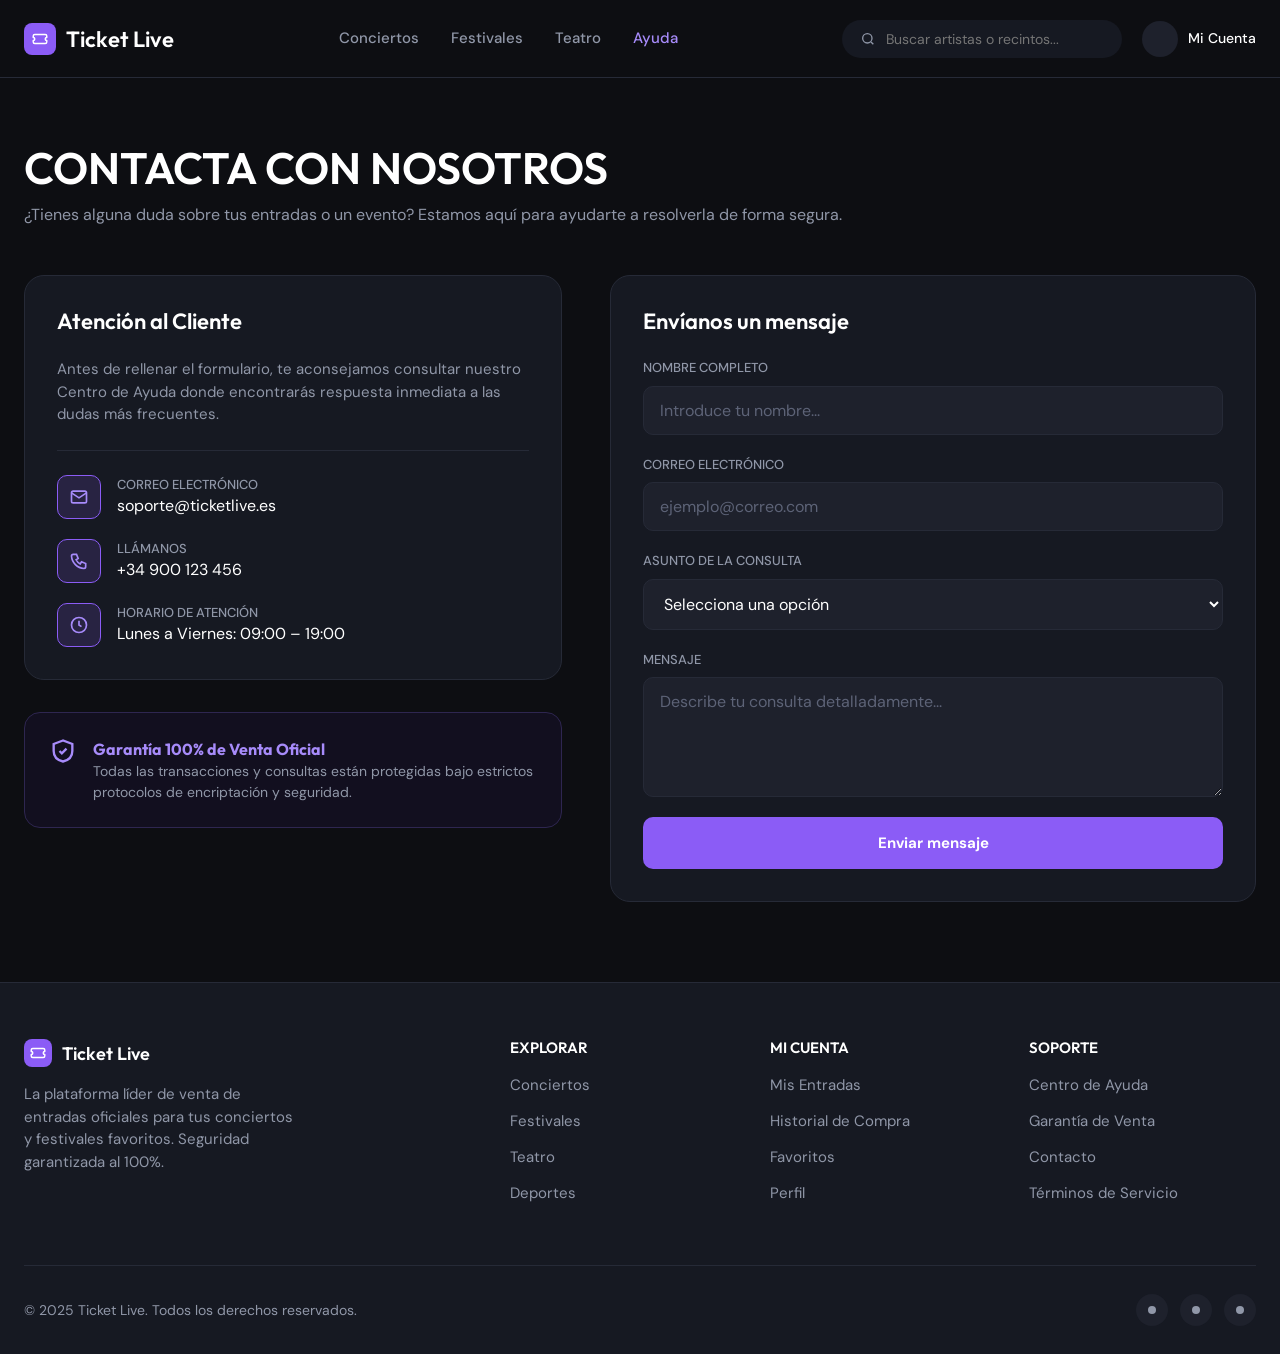
==== contacto.html @ a21454f6 "subida de la página" ====
<!DOCTYPE html>
<html lang="es">
<head>
  <meta charset="UTF-8">
  <meta name="viewport" content="width=device-width, initial-scale=1">
  <title>Contacto | Ticket Live</title>
  <link rel="stylesheet" href="css/base.css">
  <link rel="stylesheet" href="css/cabecera.css">
  <link rel="stylesheet" href="css/pie.css">
  <link rel="stylesheet" href="css/paginas/contacto.css">
</head>
<body>
<header class="cabecera">
  <div class="contenedor cabecera__interior">
    <a href="index.html" class="logo"><span class="logo__icono"><svg viewBox="0 0 24 24" fill="none" stroke="#fff" stroke-width="2" stroke-linejoin="round"><path d="M3 8a2 2 0 0 1 2-2h14a2 2 0 0 1 2 2v2a2 2 0 0 0 0 4v2a2 2 0 0 1-2 2H5a2 2 0 0 1-2-2v-2a2 2 0 0 0 0-4z"/></svg></span>Ticket Live</a>
    <nav class="nav">
        <a href="index.html">Conciertos</a>
        <a href="index.html">Festivales</a>
        <a href="index.html">Teatro</a>
        <a href="contacto.html" class="activo">Ayuda</a>
    </nav>
    <div class="cabecera__acciones">
      <label class="buscador"><svg viewBox="0 0 24 24" fill="none" stroke="currentColor" stroke-width="2"><circle cx="11" cy="11" r="7"/><path d="m20 20-3.5-3.5"/></svg><input type="search" placeholder="Buscar artistas o recintos..."></label>
      <a href="registro.html" class="cuenta"><span class="cuenta__avatar"></span>Mi Cuenta</a>
      <div class="cabecera__iconos solo-movil"><svg viewBox="0 0 24 24" fill="none" stroke="currentColor" stroke-width="2"><circle cx="11" cy="11" r="7"/><path d="m20 20-3.5-3.5"/></svg><svg viewBox="0 0 24 24" fill="none" stroke="currentColor" stroke-width="2"><path d="M4 7h16M4 12h16M4 17h16"/></svg></div>
    </div>
  </div>
</header>
<main class="contacto">
  <div class="contenedor">
    <h1>Contacta con nosotros</h1>
    <p>¿Tienes alguna duda sobre tus entradas o un evento? Estamos aquí para ayudarte a resolverla de forma segura.</p>
    <div class="contacto__rejilla">
      <div>
        <section class="tarjeta">
          <h2><span class="solo-escritorio">Atención al Cliente</span><span class="solo-movil">Canales de Soporte</span></h2>
          <p class="tarjeta__intro">Antes de rellenar el formulario, te aconsejamos consultar nuestro Centro de Ayuda donde encontrarás respuesta inmediata a las dudas más frecuentes.</p>
          <div class="dato"><span class="dato__icono"><svg viewBox="0 0 24 24" fill="none" stroke="currentColor" stroke-width="2"><rect x="3" y="5" width="18" height="14" rx="2"/><path d="m3 7 9 6 9-6"/></svg></span><div><small>Correo electrónico</small>soporte@ticketlive.es</div></div>
          <div class="dato"><span class="dato__icono"><svg viewBox="0 0 24 24" fill="none" stroke="currentColor" stroke-width="2"><path d="M5 4h4l2 5-2.500 1.500a11 11 0 0 0 5 5L15 13l5 2v4a2 2 0 0 1-2 2A16 16 0 0 1 3 6a2 2 0 0 1 2-2z"/></svg></span><div><small>Llámanos</small>+34 900 123 456</div></div>
          <div class="dato dato--horario"><span class="dato__icono"><svg viewBox="0 0 24 24" fill="none" stroke="currentColor" stroke-width="2"><circle cx="12" cy="12" r="9"/><path d="M12 7v5l3 2"/></svg></span><div><small>Horario de atención</small>Lunes a Viernes: 09:00 – 19:00</div></div>
        </section>
        <div class="garantia"><svg viewBox="0 0 24 24" fill="none" stroke="currentColor" stroke-width="2"><path d="M12 3 4 6v6c0 5 3.500 8 8 9 4.500-1 8-4 8-9V6z"/><path d="m9 12 2 2 4-4"/></svg><div><strong>Garantía 100% de Venta Oficial</strong><p>Todas las transacciones y consultas están protegidas bajo estrictos protocolos de encriptación y seguridad.</p></div></div>
      </div>
      <section class="tarjeta">
        <h2>Envíanos un mensaje</h2>
        <form class="formulario">
          <div class="campo"><label>Nombre completo</label><input type="text" placeholder="Introduce tu nombre..."></div>
          <div class="campo"><label>Correo electrónico</label><input type="email" placeholder="ejemplo@correo.com"></div>
          <div class="campo"><label>Asunto de la consulta</label><select><option>Selecciona una opción</option><option>Problema con mi compra</option><option>Devolución de entradas</option><option>Otro</option></select></div>
          <div class="campo"><label>Mensaje</label><textarea placeholder="Describe tu consulta detalladamente..."></textarea></div>
          <button type="button" class="boton boton--bloque">Enviar mensaje</button>
        </form>
      </section>
    </div>
  </div>
</main>
<footer class="pie">
  <div class="contenedor">
    <div class="pie__rejilla">
      <div>
        <a href="index.html" class="logo"><span class="logo__icono"><svg viewBox="0 0 24 24" fill="none" stroke="#fff" stroke-width="2" stroke-linejoin="round"><path d="M3 8a2 2 0 0 1 2-2h14a2 2 0 0 1 2 2v2a2 2 0 0 0 0 4v2a2 2 0 0 1-2 2H5a2 2 0 0 1-2-2v-2a2 2 0 0 0 0-4z"/></svg></span>Ticket Live</a>
        <p class="pie__descripcion">La plataforma líder de venta de entradas oficiales para tus conciertos y festivales favoritos. Seguridad garantizada al 100%.</p>
      </div>
      <div><h3>Explorar</h3><ul><li><a href="index.html">Conciertos</a></li><li><a href="index.html">Festivales</a></li><li><a href="index.html">Teatro</a></li><li><a href="index.html">Deportes</a></li></ul></div>
      <div><h3>Mi cuenta</h3><ul><li><a href="#">Mis Entradas</a></li><li><a href="#">Historial de Compra</a></li><li><a href="#">Favoritos</a></li><li><a href="#">Perfil</a></li></ul></div>
      <div><h3>Soporte</h3><ul><li><a href="contacto.html">Centro de Ayuda</a></li><li><a href="#">Garantía de Venta</a></li><li><a href="contacto.html">Contacto</a></li><li><a href="#">Términos de Servicio</a></li></ul></div>
    </div>
    <div class="pie__enlaces solo-movil"><a href="#">Términos</a><a href="#">Privacidad</a><a href="contacto.html">Contacto</a><a href="#">Ayuda</a></div>
    <div class="pie__inferior">
      <span>© 2025 Ticket Live. Todos los derechos reservados.</span>
      <div class="pie__redes"><a href="#" aria-label="Instagram"><svg viewBox="0 0 24 24" fill="currentColor"><circle cx="12" cy="12" r="6"/></svg></a><a href="#" aria-label="Twitter"><svg viewBox="0 0 24 24" fill="currentColor"><circle cx="12" cy="12" r="6"/></svg></a><a href="#" aria-label="Facebook"><svg viewBox="0 0 24 24" fill="currentColor"><circle cx="12" cy="12" r="6"/></svg></a></div>
    </div>
  </div>
</footer>
</body>
</html>
---- css/base.css ----
/* Variables, reinicio y elementos básicos */
@import url("https://fonts.googleapis.com/css2?family=DM+Sans:wght@400;500;700&family=Outfit:wght@500;600;700&display=swap");

:root {
  --fondo: #0d0e12;
  --superficie: #161922;
  --superficie-2: #1e212c;
  --borde: #262a37;
  --primario: #8b5cf6;
  --primario-suave: #a78bfa;
  --texto: #ffffff;
  --texto-suave: #9097a8;
  --dorado: #f59e0b;
  --azul: #3b82f6;
  --alerta: #7f1d1d;
  --radio: 16px;
  --fuente-titulos: "Outfit", sans-serif;
  --fuente-texto: "DM Sans", sans-serif;
}

*, *::before, *::after { box-sizing: border-box; margin: 0; padding: 0; }

body {
  background: var(--fondo);
  color: var(--texto);
  font-family: var(--fuente-texto);
  line-height: 1.5;
  min-height: 100vh;
  display: flex;
  flex-direction: column;
}
main { flex: 1; }
a { color: inherit; text-decoration: none; }
ul { list-style: none; }
img, svg { display: block; max-width: 100%; }

h1, h2, h3 { font-family: var(--fuente-titulos); font-weight: 600; line-height: 1.2; }
h1, h2 { text-transform: uppercase; }

.contenedor { width: 100%; max-width: 1280px; margin: 0 auto; padding: 0 24px; }

/* Botones */
.boton {
  display: inline-flex; align-items: center; justify-content: center; gap: 8px;
  background: var(--primario); color: var(--texto);
  border: 0; border-radius: 10px; padding: 12px 20px;
  font: 700 15px var(--fuente-texto); cursor: pointer;
}
.boton--bloque { width: 100%; padding: 16px; }
.boton--sutil { background: rgba(139, 92, 246, .15); color: var(--primario-suave); }

/* Formularios */
.campo { display: flex; flex-direction: column; gap: 8px; }
.campo label { font-size: 13px; font-weight: 500; text-transform: uppercase; color: var(--texto-suave); }
.campo input, .campo select, .campo textarea {
  background: var(--superficie-2); border: 1px solid var(--borde); border-radius: 10px;
  color: var(--texto); font: 400 16px var(--fuente-texto); padding: 13px 16px; width: 100%;
}
.campo textarea { min-height: 120px; resize: vertical; }
.campo ::placeholder { color: #5d6377; }

/* Etiquetas */
.etiqueta {
  display: inline-block; padding: 4px 12px; border-radius: 999px;
  font-size: 12px; font-weight: 700; text-transform: uppercase;
  background: var(--superficie-2); color: var(--texto-suave);
}
.etiqueta--primaria { background: rgba(139, 92, 246, .1); border: 1px solid var(--primario); color: var(--primario-suave); }

/* Utilidades responsive */
@media (min-width: 801px) { .solo-movil { display: none !important; } }
@media (max-width: 800px) {
  .solo-escritorio { display: none !important; }
  .contenedor { padding: 0 16px; }
}
---- css/cabecera.css ----
/* Cabecera y navegación principal */
.cabecera { background: var(--fondo); border-bottom: 1px solid var(--borde); position: sticky; top: 0; z-index: 10; }
.cabecera__interior { display: flex; align-items: center; justify-content: space-between; height: 77px; gap: 24px; }

.logo { display: flex; align-items: center; gap: 10px; font: 600 22px var(--fuente-titulos); }
.logo__icono { width: 32px; height: 32px; border-radius: 8px; background: var(--primario); display: grid; place-items: center; }
.logo__icono svg { width: 18px; height: 18px; }

.nav { display: flex; gap: 32px; }
.nav a { color: var(--texto-suave); font-size: 15px; font-weight: 500; }
.nav a:hover, .nav a.activo { color: var(--primario-suave); }

.cabecera__acciones { display: flex; align-items: center; gap: 20px; }
.buscador {
  display: flex; align-items: center; gap: 10px; width: 280px;
  background: var(--superficie); border-radius: 999px; padding: 10px 18px; color: var(--texto-suave);
}
.buscador svg { width: 16px; height: 16px; flex: none; }
.buscador input { background: none; border: 0; outline: 0; color: var(--texto); font: 14px var(--fuente-texto); width: 100%; }
.cuenta { display: flex; align-items: center; gap: 10px; font-size: 14px; font-weight: 500; }
.cuenta__avatar { width: 36px; height: 36px; border-radius: 50%; background: var(--superficie-2); }

.cabecera__iconos { display: flex; gap: 16px; color: var(--texto-suave); }
.cabecera__iconos svg { width: 24px; height: 24px; }

@media (max-width: 800px) {
  .cabecera__interior { height: 60px; }
  .nav, .buscador, .cuenta { display: none; }
  .logo { font-size: 18px; }
  .logo__icono { width: 28px; height: 28px; }
}
---- css/pie.css ----
/* Pie de página */
.pie { background: var(--superficie); border-top: 1px solid var(--borde); margin-top: 80px; padding-top: 56px; }
.pie__rejilla { display: grid; grid-template-columns: 2fr 1fr 1fr 1fr; gap: 32px; padding-bottom: 48px; }
.pie .logo { font-size: 18px; margin-bottom: 16px; }
.pie .logo__icono { width: 28px; height: 28px; }
.pie__descripcion { color: var(--texto-suave); font-size: 15px; max-width: 280px; }
.pie h3 { font-size: 15px; text-transform: uppercase; margin-bottom: 16px; }
.pie li { margin-bottom: 12px; }
.pie li a { color: var(--texto-suave); font-size: 15px; }
.pie__inferior {
  border-top: 1px solid var(--borde); padding: 28px 0;
  display: flex; justify-content: space-between; align-items: center; color: var(--texto-suave); font-size: 14px;
}
.pie__redes { display: flex; gap: 12px; }
.pie__redes a { width: 32px; height: 32px; border-radius: 50%; background: var(--superficie-2); display: grid; place-items: center; }
.pie__redes svg { width: 16px; height: 16px; }
.pie__enlaces { display: none; gap: 20px; font-size: 14px; color: var(--texto-suave); }

@media (max-width: 800px) {
  .pie { margin-top: 40px; padding: 24px 0 16px; }
  .pie__rejilla { grid-template-columns: 1fr; padding-bottom: 16px; }
  .pie__rejilla > div:not(:first-child) { display: none; }
  .pie__enlaces { display: flex; margin-bottom: 20px; }
  .pie__inferior { border: 0; padding: 0; font-size: 12px; }
  .pie__redes { display: none; }
}
---- css/paginas/contacto.css ----
/* Página de contacto */
.contacto { padding: 64px 0 0; }
.contacto > .contenedor > h1 { font-size: 44px; }
.contacto > .contenedor > p { color: var(--texto-suave); margin: 8px 0 48px; }
.contacto__rejilla { display: grid; grid-template-columns: 5fr 6fr; gap: 48px; align-items: start; }

.tarjeta { background: var(--superficie); border: 1px solid var(--borde); border-radius: 20px; padding: 32px; }
.tarjeta h2 { font-size: 22px; text-transform: none; margin-bottom: 24px; }
.tarjeta__intro { color: var(--texto-suave); font-size: 15px; padding-bottom: 24px; border-bottom: 1px solid var(--borde); margin-bottom: 24px; }

.dato { display: flex; align-items: center; gap: 16px; margin-bottom: 20px; }
.dato:last-child { margin-bottom: 0; }
.dato__icono { width: 44px; height: 44px; border-radius: 10px; border: 1px solid var(--primario); background: rgba(139, 92, 246, .15); display: grid; place-items: center; color: var(--primario-suave); flex: none; }
.dato__icono svg { width: 20px; height: 20px; }
.dato small { display: block; color: var(--texto-suave); font-size: 13px; font-weight: 500; text-transform: uppercase; }

.garantia { display: flex; gap: 16px; margin-top: 32px; padding: 24px; border: 1px solid #2e2650; border-radius: 16px; background: #120f1f; }
.garantia svg { width: 28px; height: 28px; color: var(--primario-suave); flex: none; }
.garantia strong { display: block; color: var(--primario-suave); font-family: var(--fuente-titulos); }
.garantia p { color: var(--texto-suave); font-size: 14px; }

.formulario { display: flex; flex-direction: column; gap: 20px; }

@media (max-width: 1000px) { .contacto__rejilla { grid-template-columns: 1fr; } }
@media (max-width: 800px) {
  .contacto { padding-top: 28px; }
  .contacto > .contenedor > h1 { font-size: 28px; }
  .contacto > .contenedor > p { font-size: 15px; margin-bottom: 20px; }
  .contacto__rejilla { gap: 20px; }
  .tarjeta { padding: 20px; }
  .tarjeta h2 { font-size: 18px; }
  .tarjeta__intro, .garantia, .dato--horario { display: none; }
  .formulario { gap: 16px; }
}
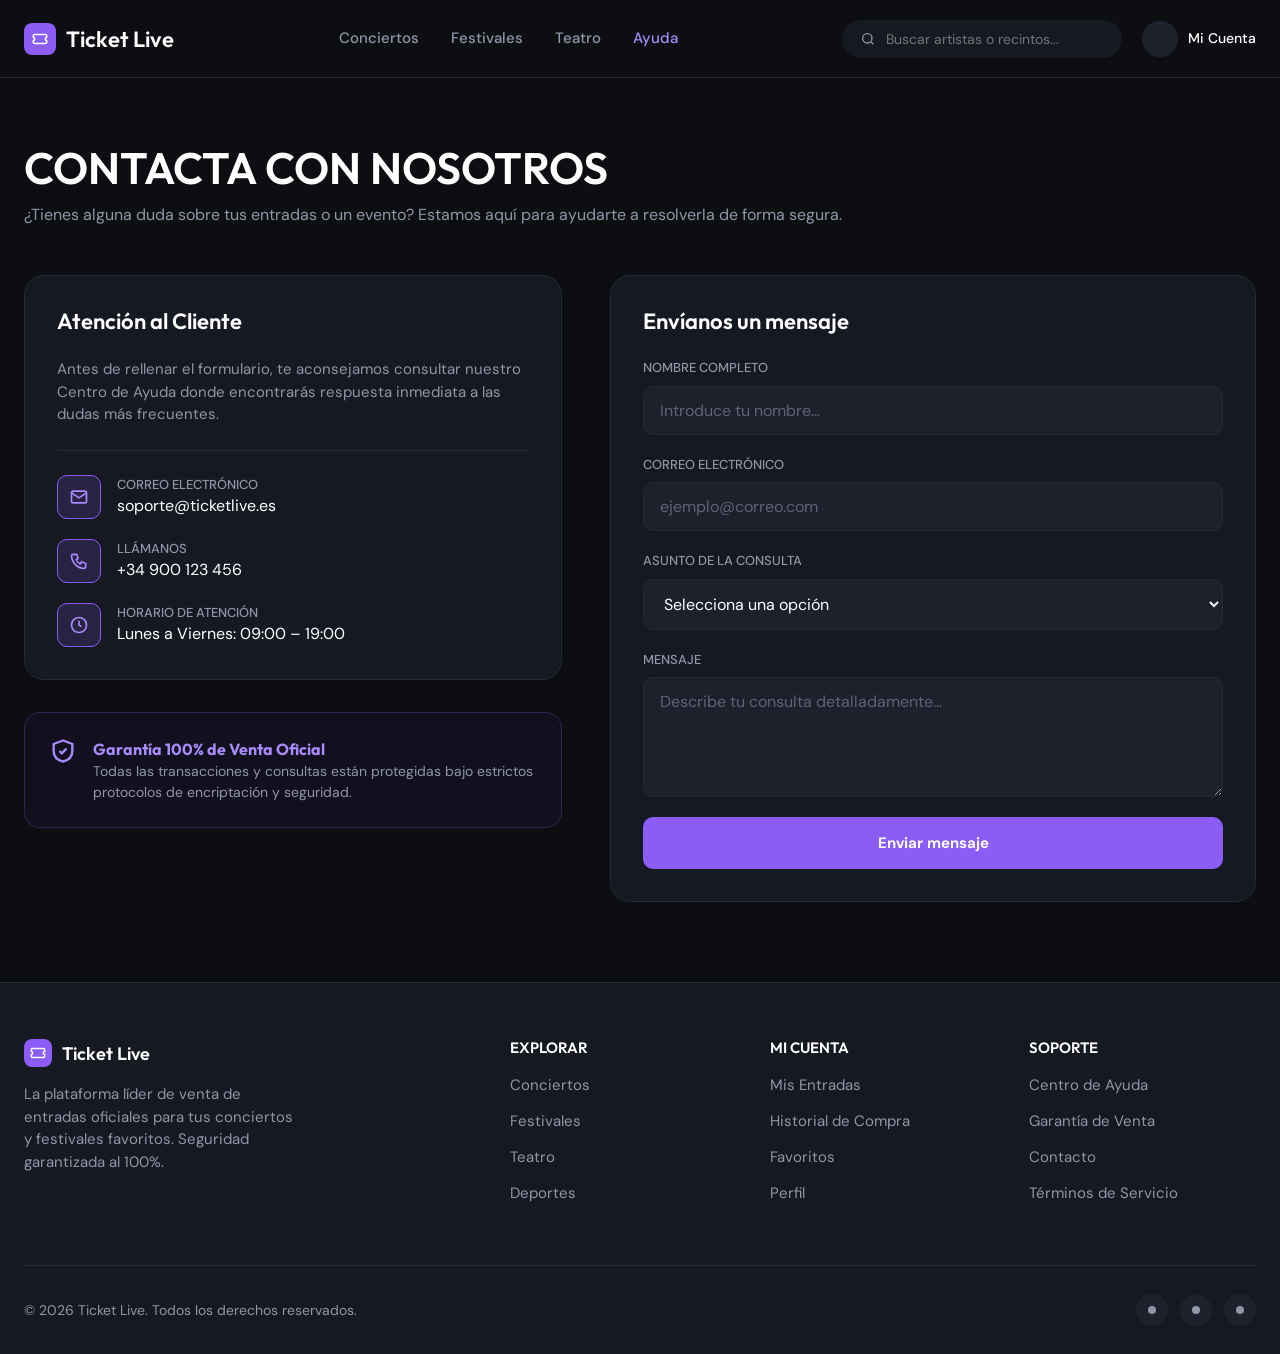
==== commit 89995232: "Actualizamos el año a 2026 en el footer" ====
--- a/contacto.html
+++ b/contacto.html
@@ -67,7 +67,7 @@
     </div>
     <div class="pie__enlaces solo-movil"><a href="#">Términos</a><a href="#">Privacidad</a><a href="contacto.html">Contacto</a><a href="#">Ayuda</a></div>
     <div class="pie__inferior">
-      <span>© 2025 Ticket Live. Todos los derechos reservados.</span>
+      <span>© 2026 Ticket Live. Todos los derechos reservados.</span>
       <div class="pie__redes"><a href="#" aria-label="Instagram"><svg viewBox="0 0 24 24" fill="currentColor"><circle cx="12" cy="12" r="6"/></svg></a><a href="#" aria-label="Twitter"><svg viewBox="0 0 24 24" fill="currentColor"><circle cx="12" cy="12" r="6"/></svg></a><a href="#" aria-label="Facebook"><svg viewBox="0 0 24 24" fill="currentColor"><circle cx="12" cy="12" r="6"/></svg></a></div>
     </div>
   </div>
